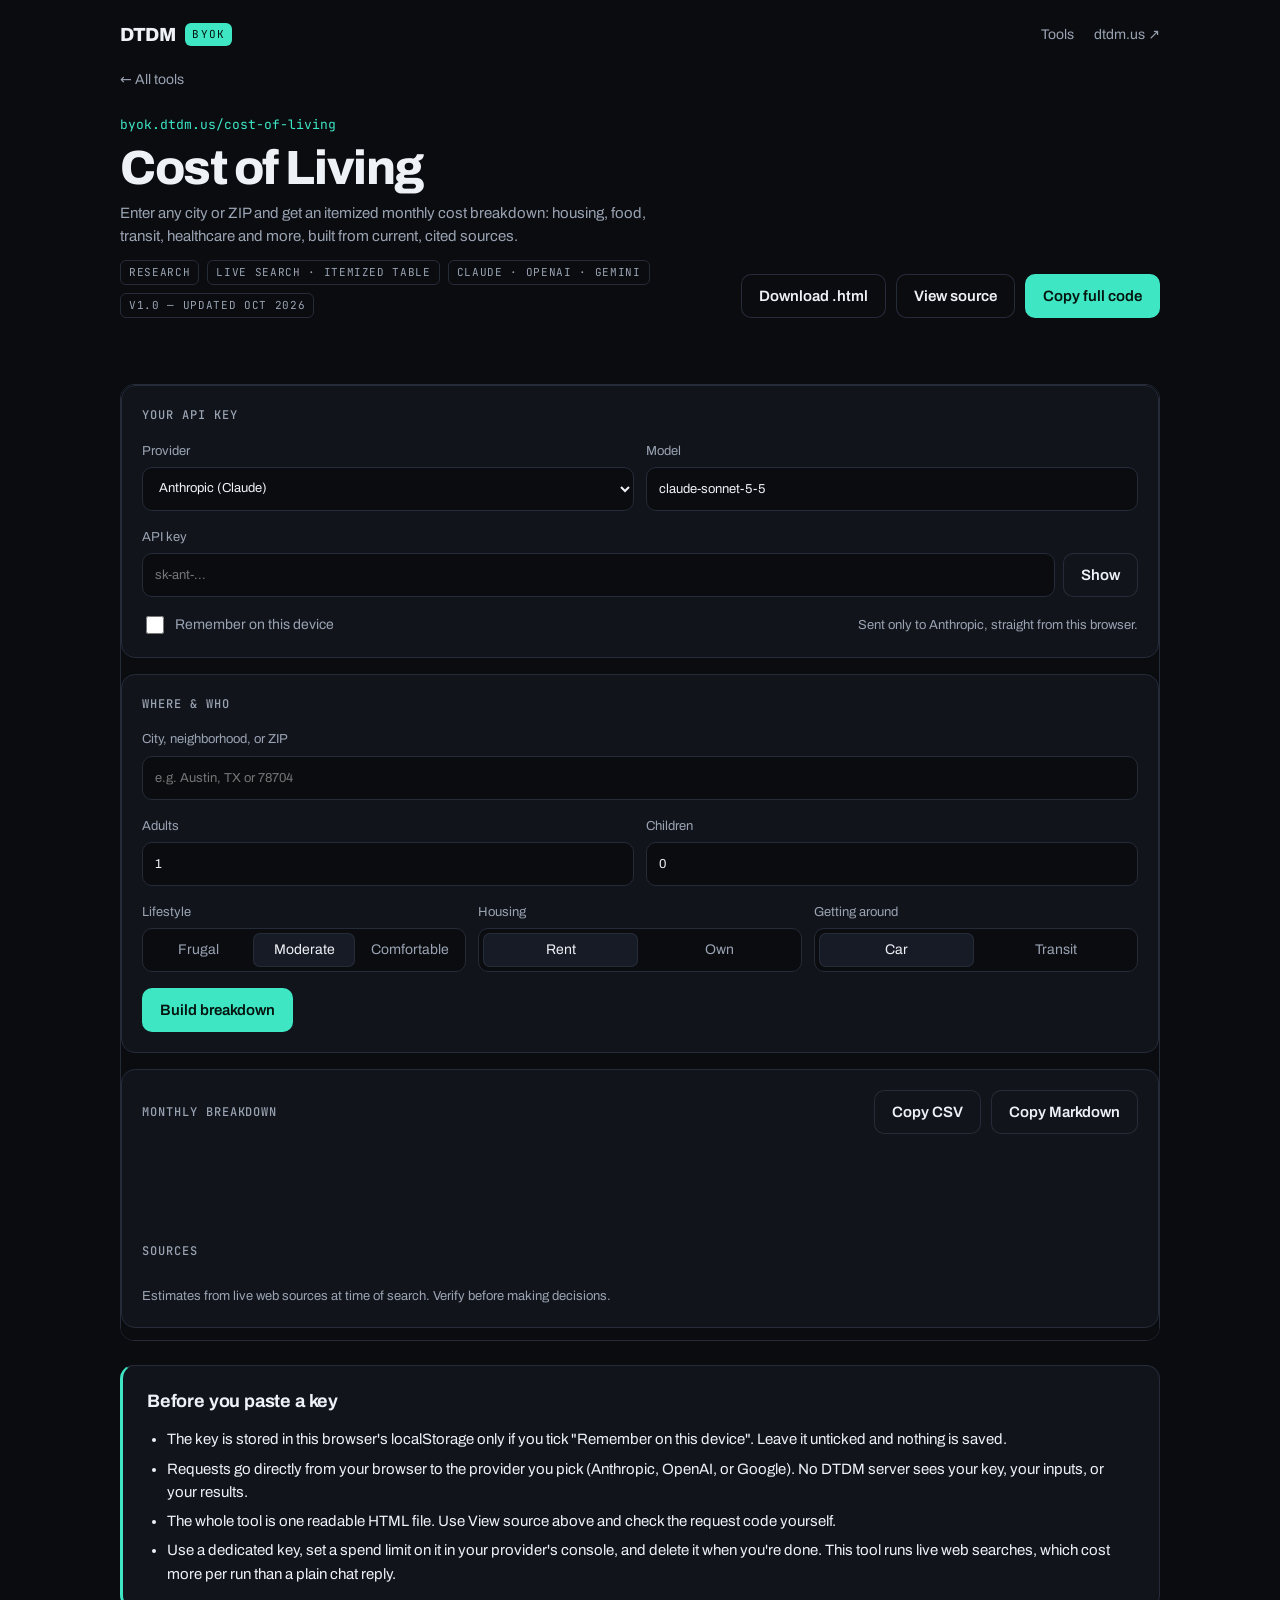
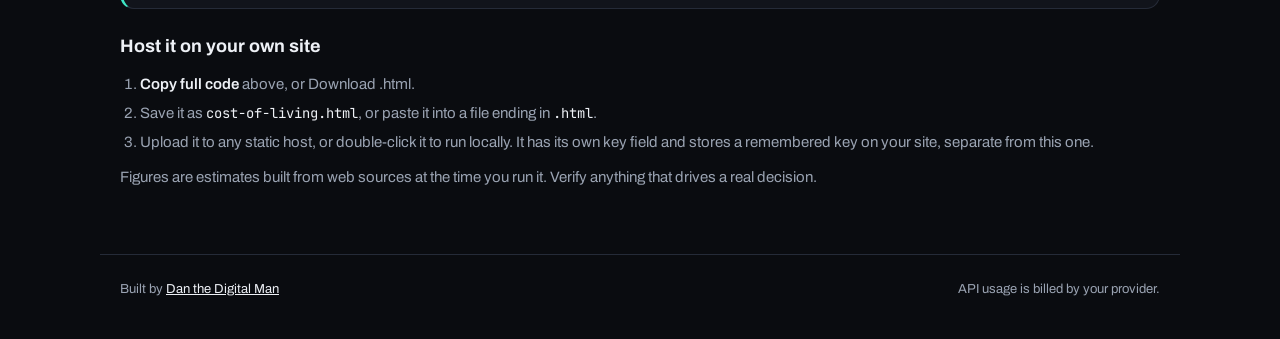
==== public/cost-of-living/index.html @ 5bd06b3e "Add files via upload" ====
<!doctype html>
<html lang="en">
<head>
<meta charset="utf-8">
<meta name="viewport" content="width=device-width, initial-scale=1">
<title>Cost of Living · BYOK by DTDM</title>
<meta name="description" content="Enter any city or ZIP and get an itemized monthly cost of living breakdown built from current, cited sources. Runs on your own API key.">
<meta name="theme-color" content="#0a0c10">
<meta property="og:title" content="Cost of Living · BYOK by DTDM">
<meta property="og:description" content="Itemized monthly budget for any place, built from current sources. Runs on your own API key.">
<meta property="og:url" content="https://byok.dtdm.us/cost-of-living">
<link rel="canonical" href="https://byok.dtdm.us/cost-of-living">
<link rel="icon" href="../assets/favicon.svg" type="image/svg+xml">
<link rel="preload" href="../assets/fonts/archivo-latin.woff2" as="font" type="font/woff2" crossorigin>
<link rel="stylesheet" href="../assets/fonts.css">
<link rel="stylesheet" href="../assets/site.css">
</head>
<body>

<header class="shell site-header">
  <a class="brand" href="../" aria-label="BYOK Tools home"><b>DTDM</b><span class="pill">BYOK</span></a>
  <nav class="nav" aria-label="Main">
    <a href="../#tools">Tools</a>
    <a href="https://dtdm.us" target="_blank" rel="noopener">dtdm.us ↗</a>
  </nav>
</header>

<main class="shell" style="gap:24px;padding-bottom:8px">
  <a class="back" href="../">← All tools</a>

  <section class="tool-head">
    <div class="body">
      <div class="slug">byok.dtdm.us/cost-of-living</div>
      <h1>Cost of Living</h1>
      <p>Enter any city or ZIP and get an itemized monthly cost breakdown: housing, food, transit, healthcare and more, built from current, cited sources.</p>
      <div class="chips">
        <span>Research</span>
        <span>Live search · Itemized table</span>
        <span>Claude · OpenAI · Gemini</span>
        <span>v1.0 — updated Oct 2026</span>
      </div>
    </div>
    <div class="btn-row">
      <a class="btn" href="../tools/cost-of-living.html" download="cost-of-living.html">Download .html</a>
      <button type="button" class="btn" data-source="../tools/cost-of-living.html" aria-expanded="false" aria-controls="codebox">View source</button>
      <button type="button" class="btn btn-primary" data-copy="../tools/cost-of-living.html">Copy full code</button>
    </div>
  </section>
  <div class="copy-state" data-copy-state role="status" aria-live="polite"></div>

  <div class="codebox" id="codebox" hidden>
    <pre tabindex="0" aria-label="Full source code of the tool">Loading…</pre>
  </div>

  <div class="runner">
    <iframe data-tool title="Cost of Living" src="../tools/cost-of-living.html" loading="lazy"></iframe>
  </div>

  <section class="trust" aria-labelledby="trust-h">
    <h2 id="trust-h">Before you paste a key</h2>
    <ul>
      <li>The key is stored in this browser's localStorage only if you tick "Remember on this device". Leave it unticked and nothing is saved.</li>
      <li>Requests go directly from your browser to the provider you pick (Anthropic, OpenAI, or Google). No DTDM server sees your key, your inputs, or your results.</li>
      <li>The whole tool is one readable HTML file. Use View source above and check the request code yourself.</li>
      <li>Use a dedicated key, set a spend limit on it in your provider's console, and delete it when you're done. This tool runs live web searches, which cost more per run than a plain chat reply.</li>
    </ul>
  </section>

  <section class="how" aria-labelledby="how-h">
    <h2 id="how-h">Host it on your own site</h2>
    <ol>
      <li><strong>Copy full code</strong> above, or Download .html.</li>
      <li>Save it as <code>cost-of-living.html</code>, or paste it into a file ending in <code>.html</code>.</li>
      <li>Upload it to any static host, or double-click it to run locally. It has its own key field and stores a remembered key on your site, separate from this one.</li>
    </ol>
    <p class="muted">Figures are estimates built from web sources at the time you run it. Verify anything that drives a real decision.</p>
  </section>
</main>

<footer class="shell site-footer">
  <span>Built by <a href="https://dtdm.us" target="_blank" rel="noopener">Dan the Digital Man</a></span>
  <span>API usage is billed by your provider.</span>
</footer>

<script src="../assets/site.js"></script>
</body>
</html>
---- public/assets/fonts.css ----
/* Self-hosted fonts (Archivo + JetBrains Mono). Variable fonts: one file per script covers every weight. */
@font-face{font-family:'Archivo';font-style:normal;font-weight:400 800;font-display:swap;src:url("fonts/archivo-vietnamese.woff2") format('woff2');unicode-range:U+0102-0103,U+0110-0111,U+0128-0129,U+0168-0169,U+01A0-01A1,U+01AF-01B0,U+0300-0301,U+0303-0304,U+0308-0309,U+0323,U+0329,U+1EA0-1EF9,U+20AB}
@font-face{font-family:'Archivo';font-style:normal;font-weight:400 800;font-display:swap;src:url("fonts/archivo-latin-ext.woff2") format('woff2');unicode-range:U+0100-02BA,U+02BD-02C5,U+02C7-02CC,U+02CE-02D7,U+02DD-02FF,U+0304,U+0308,U+0329,U+1D00-1DBF,U+1E00-1E9F,U+1EF2-1EFF,U+2020,U+20A0-20AB,U+20AD-20C0,U+2113,U+2C60-2C7F,U+A720-A7FF}
@font-face{font-family:'Archivo';font-style:normal;font-weight:400 800;font-display:swap;src:url("fonts/archivo-latin.woff2") format('woff2');unicode-range:U+0000-00FF,U+0131,U+0152-0153,U+02BB-02BC,U+02C6,U+02DA,U+02DC,U+0304,U+0308,U+0329,U+2000-206F,U+20AC,U+2122,U+2191,U+2193,U+2212,U+2215,U+FEFF,U+FFFD}
@font-face{font-family:'JetBrains Mono';font-style:normal;font-weight:400 500;font-display:swap;src:url("fonts/jetbrains-mono-cyrillic-ext.woff2") format('woff2');unicode-range:U+0460-052F,U+1C80-1C8A,U+20B4,U+2DE0-2DFF,U+A640-A69F,U+FE2E-FE2F}
@font-face{font-family:'JetBrains Mono';font-style:normal;font-weight:400 500;font-display:swap;src:url("fonts/jetbrains-mono-cyrillic.woff2") format('woff2');unicode-range:U+0301,U+0400-045F,U+0490-0491,U+04B0-04B1,U+2116}
@font-face{font-family:'JetBrains Mono';font-style:normal;font-weight:400 500;font-display:swap;src:url("fonts/jetbrains-mono-greek.woff2") format('woff2');unicode-range:U+0370-0377,U+037A-037F,U+0384-038A,U+038C,U+038E-03A1,U+03A3-03FF}
@font-face{font-family:'JetBrains Mono';font-style:normal;font-weight:400 500;font-display:swap;src:url("fonts/jetbrains-mono-vietnamese.woff2") format('woff2');unicode-range:U+0102-0103,U+0110-0111,U+0128-0129,U+0168-0169,U+01A0-01A1,U+01AF-01B0,U+0300-0301,U+0303-0304,U+0308-0309,U+0323,U+0329,U+1EA0-1EF9,U+20AB}
@font-face{font-family:'JetBrains Mono';font-style:normal;font-weight:400 500;font-display:swap;src:url("fonts/jetbrains-mono-latin-ext.woff2") format('woff2');unicode-range:U+0100-02BA,U+02BD-02C5,U+02C7-02CC,U+02CE-02D7,U+02DD-02FF,U+0304,U+0308,U+0329,U+1D00-1DBF,U+1E00-1E9F,U+1EF2-1EFF,U+2020,U+20A0-20AB,U+20AD-20C0,U+2113,U+2C60-2C7F,U+A720-A7FF}
@font-face{font-family:'JetBrains Mono';font-style:normal;font-weight:400 500;font-display:swap;src:url("fonts/jetbrains-mono-latin.woff2") format('woff2');unicode-range:U+0000-00FF,U+0131,U+0152-0153,U+02BB-02BC,U+02C6,U+02DA,U+02DC,U+0304,U+0308,U+0329,U+2000-206F,U+20AC,U+2122,U+2191,U+2193,U+2212,U+2215,U+FEFF,U+FFFD}
---- public/assets/site.css ----
/* BYOK site styles. Palette and type live in :root; change them here and every page follows. */
:root {
  --bg: #0a0c10;
  --panel: #11141b;
  --panel2: #171b25;
  --line: #252b38;
  --line-hover: #3a4252;
  --ink: #eef1f6;
  --mute: #9aa3b2;
  --acc: #3ee6c4;
  --acc-hover: #6cf0d4;
  --accink: #04140f;
  --err: #ff8a8a;
  --ok: #3ee6c4;
  --sans: Archivo, system-ui, -apple-system, "Segoe UI", Roboto, Helvetica, Arial, sans-serif;
  --mono: "JetBrains Mono", ui-monospace, SFMono-Regular, Menlo, Consolas, monospace;
}

*, *::before, *::after { box-sizing: border-box; }
html { -webkit-text-size-adjust: 100%; }
body {
  margin: 0; min-height: 100vh; display: flex; flex-direction: column;
  background: var(--bg); color: var(--ink);
  font-family: var(--sans); font-size: 15px; line-height: 1.55;
  -webkit-font-smoothing: antialiased;
}
a { color: var(--acc); }
a:hover { color: #9af5e2; }
:focus-visible { outline: 2px solid var(--acc); outline-offset: 2px; border-radius: 6px; }
h1, h2, h3 { margin: 0; }
p { margin: 0; }
code { font-family: var(--mono); font-size: 0.92em; color: var(--ink); }

.shell { width: 100%; max-width: 1080px; margin: 0 auto; padding-left: 20px; padding-right: 20px; }
main.shell { flex: 1; display: grid; grid-template-columns: minmax(0, 1fr); gap: 56px; align-content: start; }

/* Header */
.site-header { display: flex; align-items: center; justify-content: space-between; gap: 16px; flex-wrap: wrap; padding-top: 20px; padding-bottom: 20px; }
.brand { display: flex; align-items: center; gap: 10px; color: var(--ink); text-decoration: none; }
.brand:hover { color: var(--ink); }
.brand b { font-weight: 800; font-size: 19px; letter-spacing: -0.02em; }
.brand .pill { font-family: var(--mono); font-size: 11px; letter-spacing: 0.1em; color: var(--accink); background: var(--acc); border-radius: 6px; padding: 3px 7px; }
.nav { display: flex; gap: 20px; font-size: 14px; white-space: nowrap; }
.nav a { color: var(--mute); text-decoration: none; }
.nav a:hover { color: var(--ink); }

/* Type helpers */
.mono { font-family: var(--mono); font-size: 12px; letter-spacing: 0.08em; text-transform: uppercase; }
.eyebrow { color: var(--acc); }
.lede { color: var(--mute); font-size: 18px; max-width: 58ch; text-wrap: pretty; }
.muted { color: var(--mute); }

/* Buttons */
.btn {
  display: inline-flex; align-items: center; justify-content: center; gap: 8px;
  min-height: 44px; padding: 10px 18px; border: 0; border-radius: 10px;
  font: 600 15px var(--sans); text-decoration: none; cursor: pointer;
  background: transparent; color: var(--ink); box-shadow: inset 0 0 0 1px var(--line);
}
.btn:hover { color: var(--ink); box-shadow: inset 0 0 0 1px var(--acc); }
.btn-primary { background: var(--acc); color: var(--accink); box-shadow: none; }
.btn-primary:hover { background: var(--acc-hover); color: var(--accink); box-shadow: none; }
.btn[disabled] { opacity: 0.55; cursor: not-allowed; }

/* Home */
.hero { display: grid; gap: 16px; max-width: 760px; padding-top: 28px; }
.hero h1 { font-size: clamp(40px, 7vw, 72px); line-height: 1; letter-spacing: -0.035em; font-weight: 800; text-wrap: balance; }
.facts { display: grid; grid-template-columns: repeat(auto-fit, minmax(min(100%, 240px), 1fr)); gap: 1px; background: var(--line); border: 1px solid var(--line); border-radius: 14px; overflow: hidden; }
.facts > div { background: var(--bg); padding: 20px; display: grid; gap: 6px; align-content: start; }
.facts .n { font-family: var(--mono); font-size: 12px; color: var(--acc); }
.facts strong { font-size: 16px; }
.facts span.t { color: var(--mute); font-size: 14px; text-wrap: pretty; }

.tools { display: grid; gap: 16px; }
.tools-head { display: flex; align-items: baseline; gap: 10px; }
.tools-head h2 { font-size: 22px; font-weight: 700; letter-spacing: -0.01em; }
.tools-head .count { font-family: var(--mono); font-size: 13px; color: var(--mute); }
.tool-card { background: var(--panel); border: 1px solid var(--line); border-radius: 14px; padding: 24px; display: flex; gap: 24px; flex-wrap: wrap; align-items: center; justify-content: space-between; }
.tool-card:hover { border-color: var(--line-hover); }
.tool-card .body { display: grid; gap: 8px; flex: 1 1 420px; min-width: 0; }
.tool-card .slug { font-family: var(--mono); font-size: 13px; color: var(--acc); }
.tool-card h3 { font-size: 24px; font-weight: 800; letter-spacing: -0.02em; }
.tool-card p { color: var(--mute); max-width: 62ch; text-wrap: pretty; }
.chips { display: flex; gap: 8px; flex-wrap: wrap; margin-top: 4px; font-family: var(--mono); font-size: 11px; letter-spacing: 0.06em; text-transform: uppercase; color: var(--mute); }
.chips span { border: 1px solid var(--line); border-radius: 6px; padding: 3px 8px; }
.btn-row { display: flex; gap: 10px; flex-wrap: wrap; }

/* Trust panel */
.trust { background: var(--panel); border: 1px solid var(--line); border-left: 3px solid var(--acc); border-radius: 14px; padding: 22px 24px; display: grid; gap: 12px; }
.trust h2, .trust h3 { font-size: 18px; font-weight: 700; letter-spacing: -0.01em; }
.trust ul { margin: 0; padding-left: 20px; display: grid; gap: 6px; }
.trust p { color: var(--mute); font-size: 14px; }

/* Tool page */
.back { color: var(--mute); text-decoration: none; font-size: 14px; justify-self: start; }
.back:hover { color: var(--ink); }
.tool-head { display: flex; gap: 24px; flex-wrap: wrap; align-items: flex-end; justify-content: space-between; }
.tool-head .body { display: grid; gap: 8px; flex: 1 1 420px; min-width: 0; }
.tool-head .slug { font-family: var(--mono); font-size: 13px; color: var(--acc); }
.tool-head h1 { font-size: clamp(34px, 5vw, 48px); line-height: 1.05; letter-spacing: -0.03em; font-weight: 800; }
.tool-head p { color: var(--mute); max-width: 62ch; text-wrap: pretty; }
.copy-state { font-size: 13px; color: var(--mute); min-height: 1.4em; }
.copy-state.bad { color: var(--err); }
.runner { border: 1px solid var(--line); border-radius: 14px; overflow: hidden; background: var(--bg); }
.runner iframe { display: block; width: 100%; height: 1100px; border: 0; background: var(--bg); }
.codebox pre { font-variant-ligatures: none; margin: 0; max-height: 460px; overflow: auto; background: #07090c; border: 1px solid var(--line); border-radius: 14px; padding: 16px; font: 12.5px/1.55 var(--mono); color: #c9d1db; tab-size: 2; white-space: pre; }
.how { display: grid; gap: 12px; }
.how h2 { font-size: 18px; font-weight: 700; }
.how ol { margin: 0; padding-left: 20px; display: grid; gap: 6px; color: var(--mute); }
.how ol strong { color: var(--ink); font-weight: 600; }

/* Footer */
.site-footer { display: flex; gap: 16px; flex-wrap: wrap; justify-content: space-between; padding-top: 24px; padding-bottom: 40px; margin-top: 56px; border-top: 1px solid var(--line); color: var(--mute); font-size: 13px; }
.site-footer a { color: var(--ink); }

[hidden] { display: none !important; }
@media (max-width: 640px) {
  main.shell { gap: 40px; }
  .nav { gap: 14px; }
  .runner iframe { height: 1400px; }
}
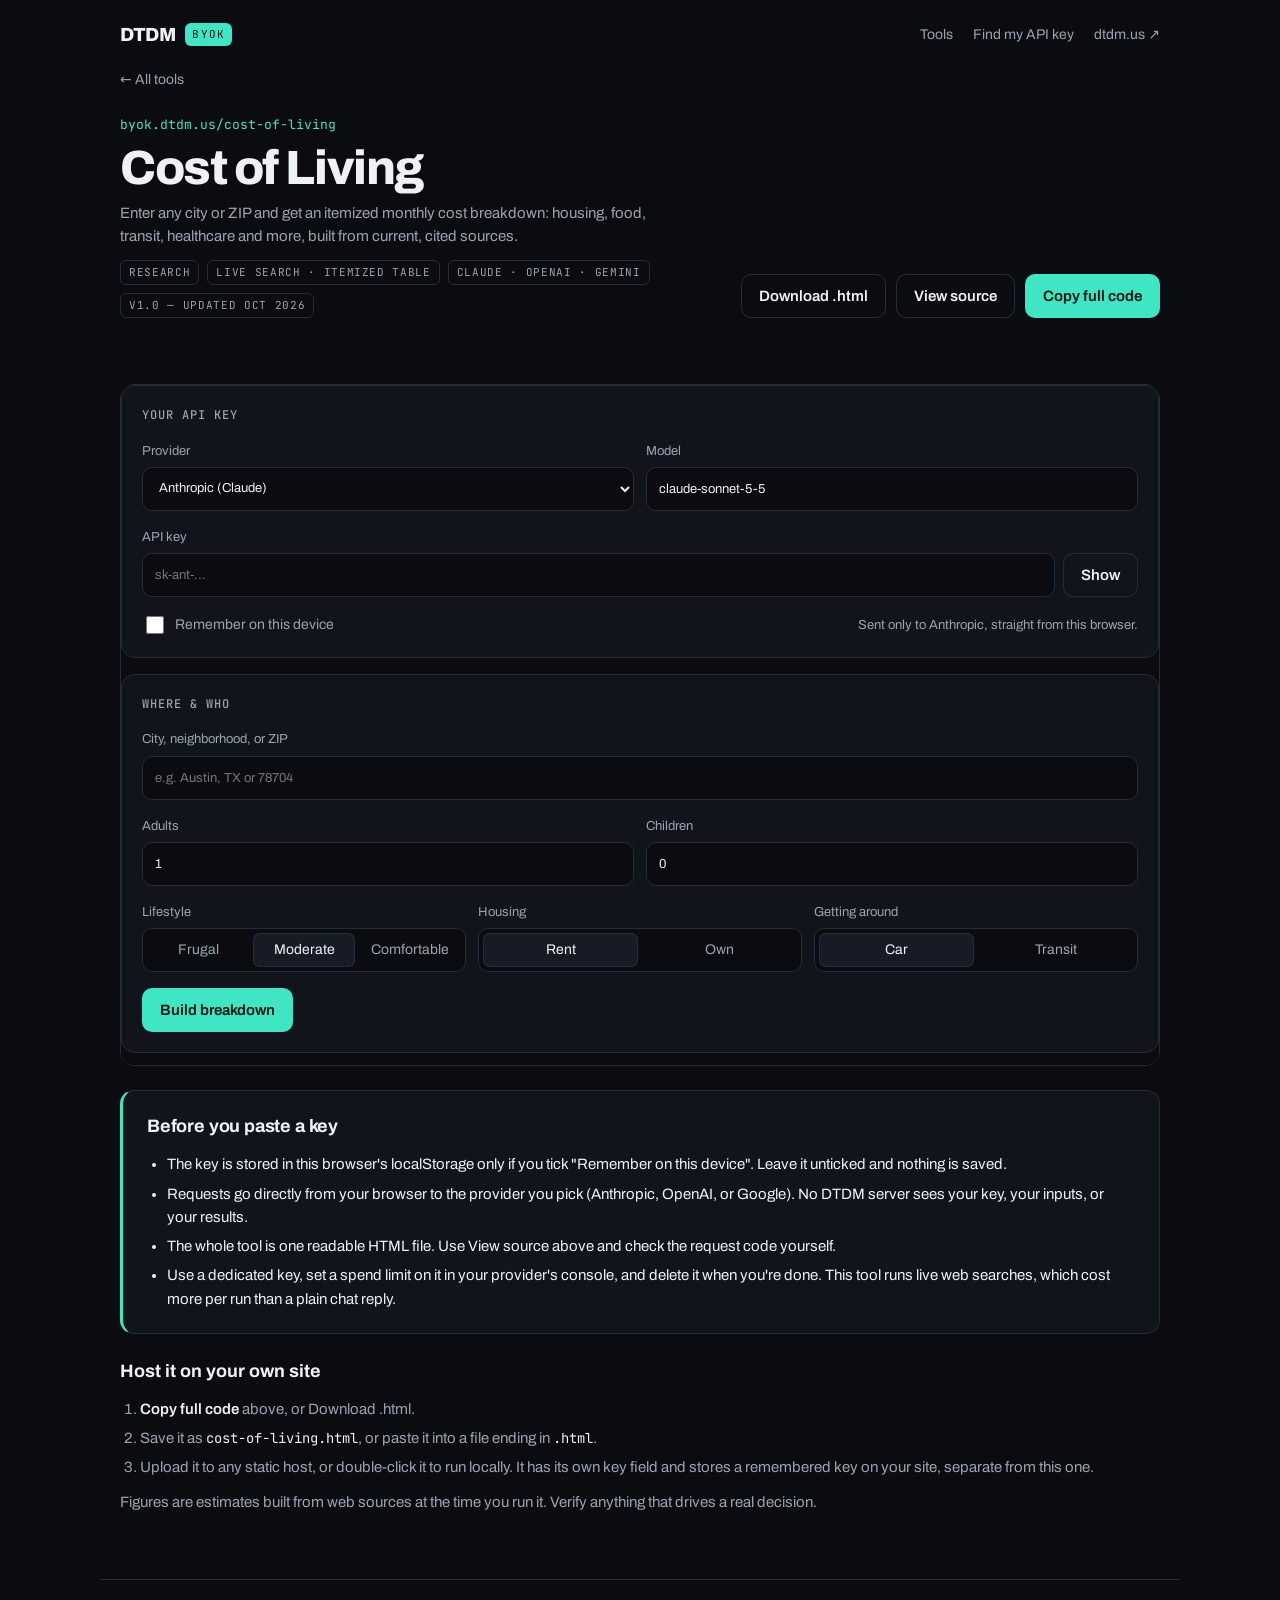
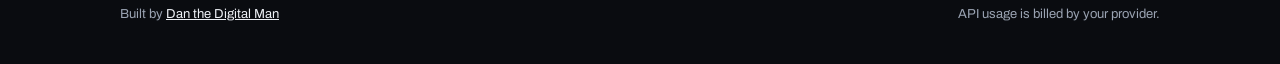
==== commit e3f512c5: "Add .rcal Builder, GENMARK Suggester, and Find My API Key page Co-Authored-By: Claude Sonnet 5.5 <no" ====
--- a/public/cost-of-living/index.html
+++ b/public/cost-of-living/index.html
@@ -21,6 +21,7 @@
   <a class="brand" href="../" aria-label="BYOK Tools home"><b>DTDM</b><span class="pill">BYOK</span></a>
   <nav class="nav" aria-label="Main">
     <a href="../#tools">Tools</a>
+    <a href="../find-my-api-key/">Find my API key</a>
     <a href="https://dtdm.us" target="_blank" rel="noopener">dtdm.us ↗</a>
   </nav>
 </header>
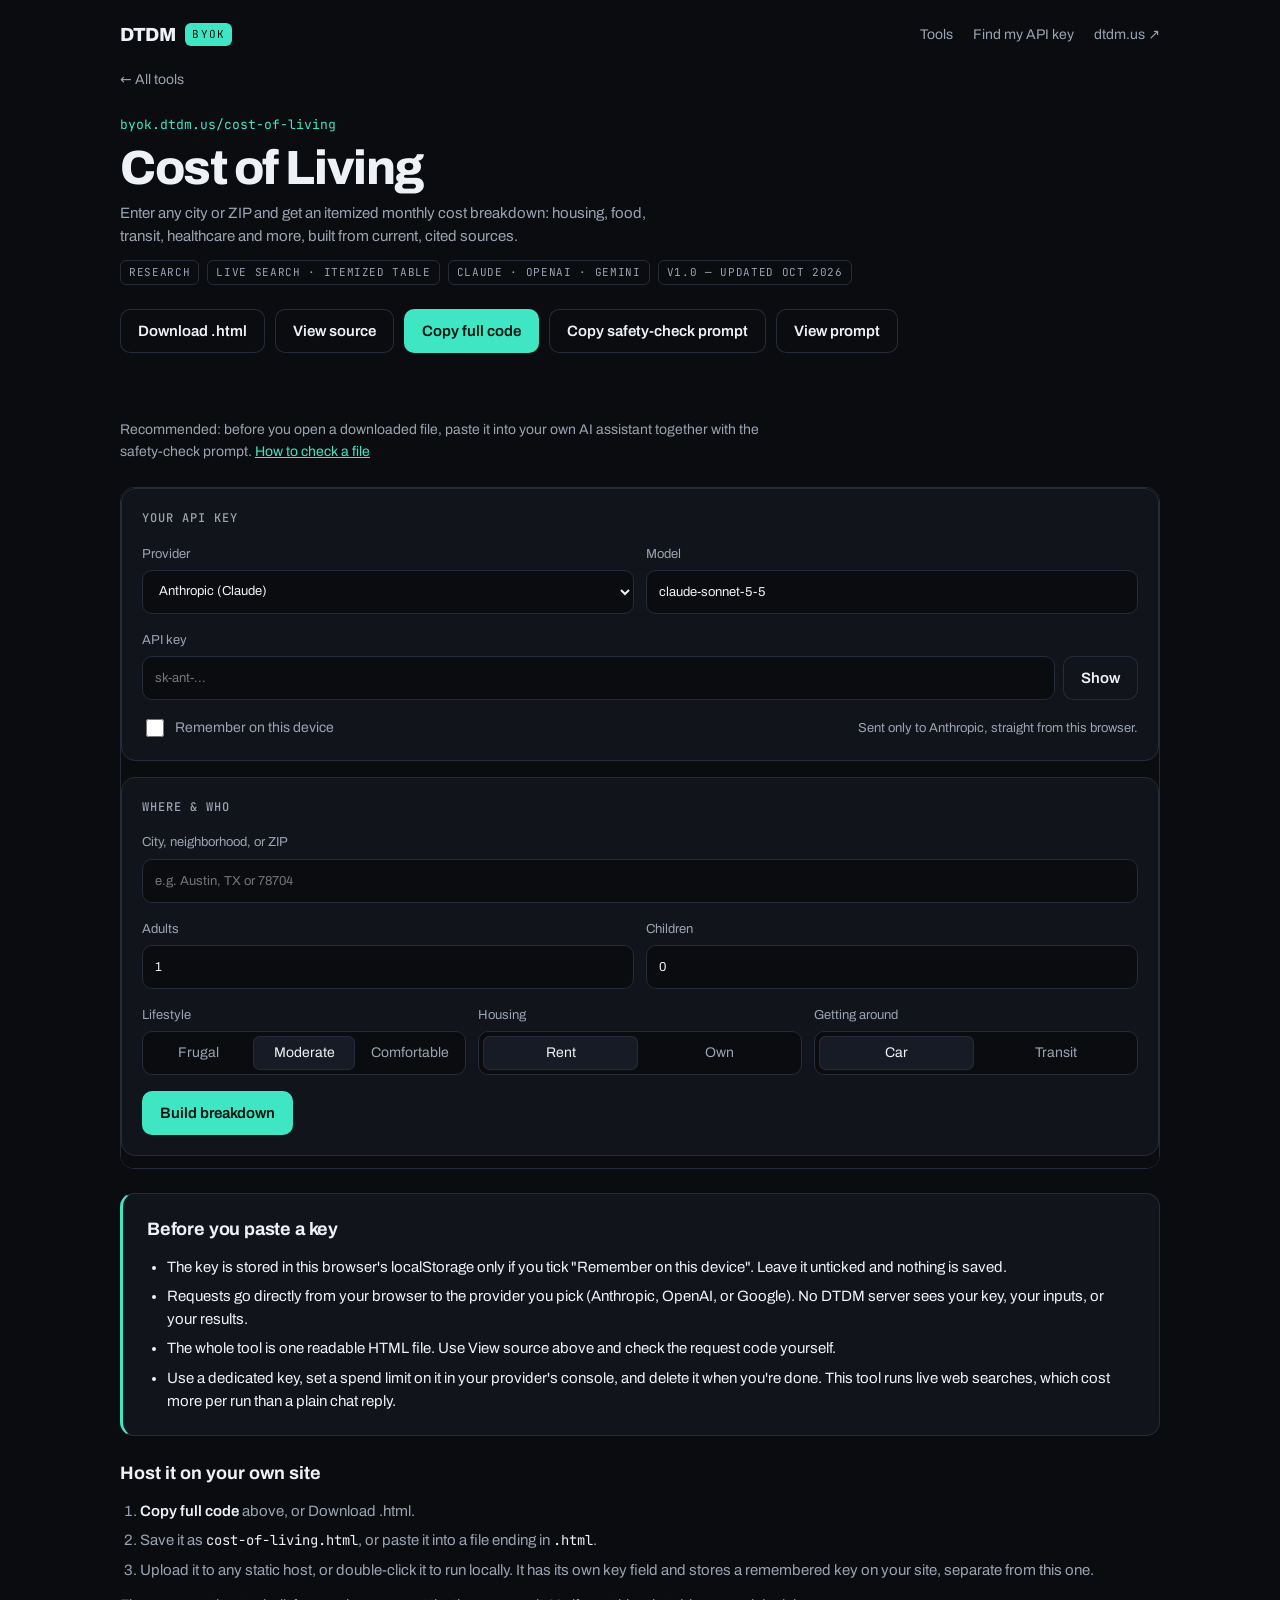
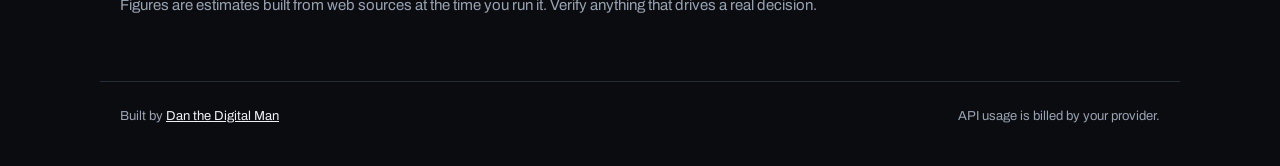
==== commit fb5746ba: "Add file safety-check recommendations and prompt buttons - Homepage: "Check a file before you run it" ====
--- a/public/cost-of-living/index.html
+++ b/public/cost-of-living/index.html
@@ -45,12 +45,19 @@
       <a class="btn" href="../tools/cost-of-living.html" download="cost-of-living.html">Download .html</a>
       <button type="button" class="btn" data-source="../tools/cost-of-living.html" aria-expanded="false" aria-controls="codebox">View source</button>
       <button type="button" class="btn btn-primary" data-copy="../tools/cost-of-living.html">Copy full code</button>
+      <button type="button" class="btn" data-copy="../assets/safety-check-prompt.txt">Copy safety-check prompt</button>
+      <button type="button" class="btn" data-source="../assets/safety-check-prompt.txt" data-noun="prompt" aria-expanded="false" aria-controls="promptbox">View prompt</button>
     </div>
   </section>
   <div class="copy-state" data-copy-state role="status" aria-live="polite"></div>
+  <p class="safety-note">Recommended: before you open a downloaded file, paste it into your own AI assistant together with the safety-check prompt. <a href="../#check-a-file">How to check a file</a></p>
 
   <div class="codebox" id="codebox" hidden>
     <pre tabindex="0" aria-label="Full source code of the tool">Loading…</pre>
+  </div>
+
+  <div class="codebox" id="promptbox" hidden>
+    <pre tabindex="0" aria-label="Recommended AI file safety-check prompt">Loading…</pre>
   </div>
 
   <div class="runner">
--- a/public/assets/site.css
+++ b/public/assets/site.css
@@ -88,8 +88,12 @@
 /* Trust panel */
 .trust { background: var(--panel); border: 1px solid var(--line); border-left: 3px solid var(--acc); border-radius: 14px; padding: 22px 24px; display: grid; gap: 12px; }
 .trust h2, .trust h3 { font-size: 18px; font-weight: 700; letter-spacing: -0.01em; }
-.trust ul { margin: 0; padding-left: 20px; display: grid; gap: 6px; }
+.trust ul, .trust ol { margin: 0; padding-left: 20px; display: grid; gap: 6px; }
 .trust p { color: var(--mute); font-size: 14px; }
+.trust li strong { font-weight: 600; }
+.trust .btn-row { margin-top: 4px; }
+.trust .codebox { margin-top: 4px; }
+.safety-note { color: var(--mute); font-size: 14px; max-width: 80ch; }
 
 /* Tool page */
 .back { color: var(--mute); text-decoration: none; font-size: 14px; justify-self: start; }
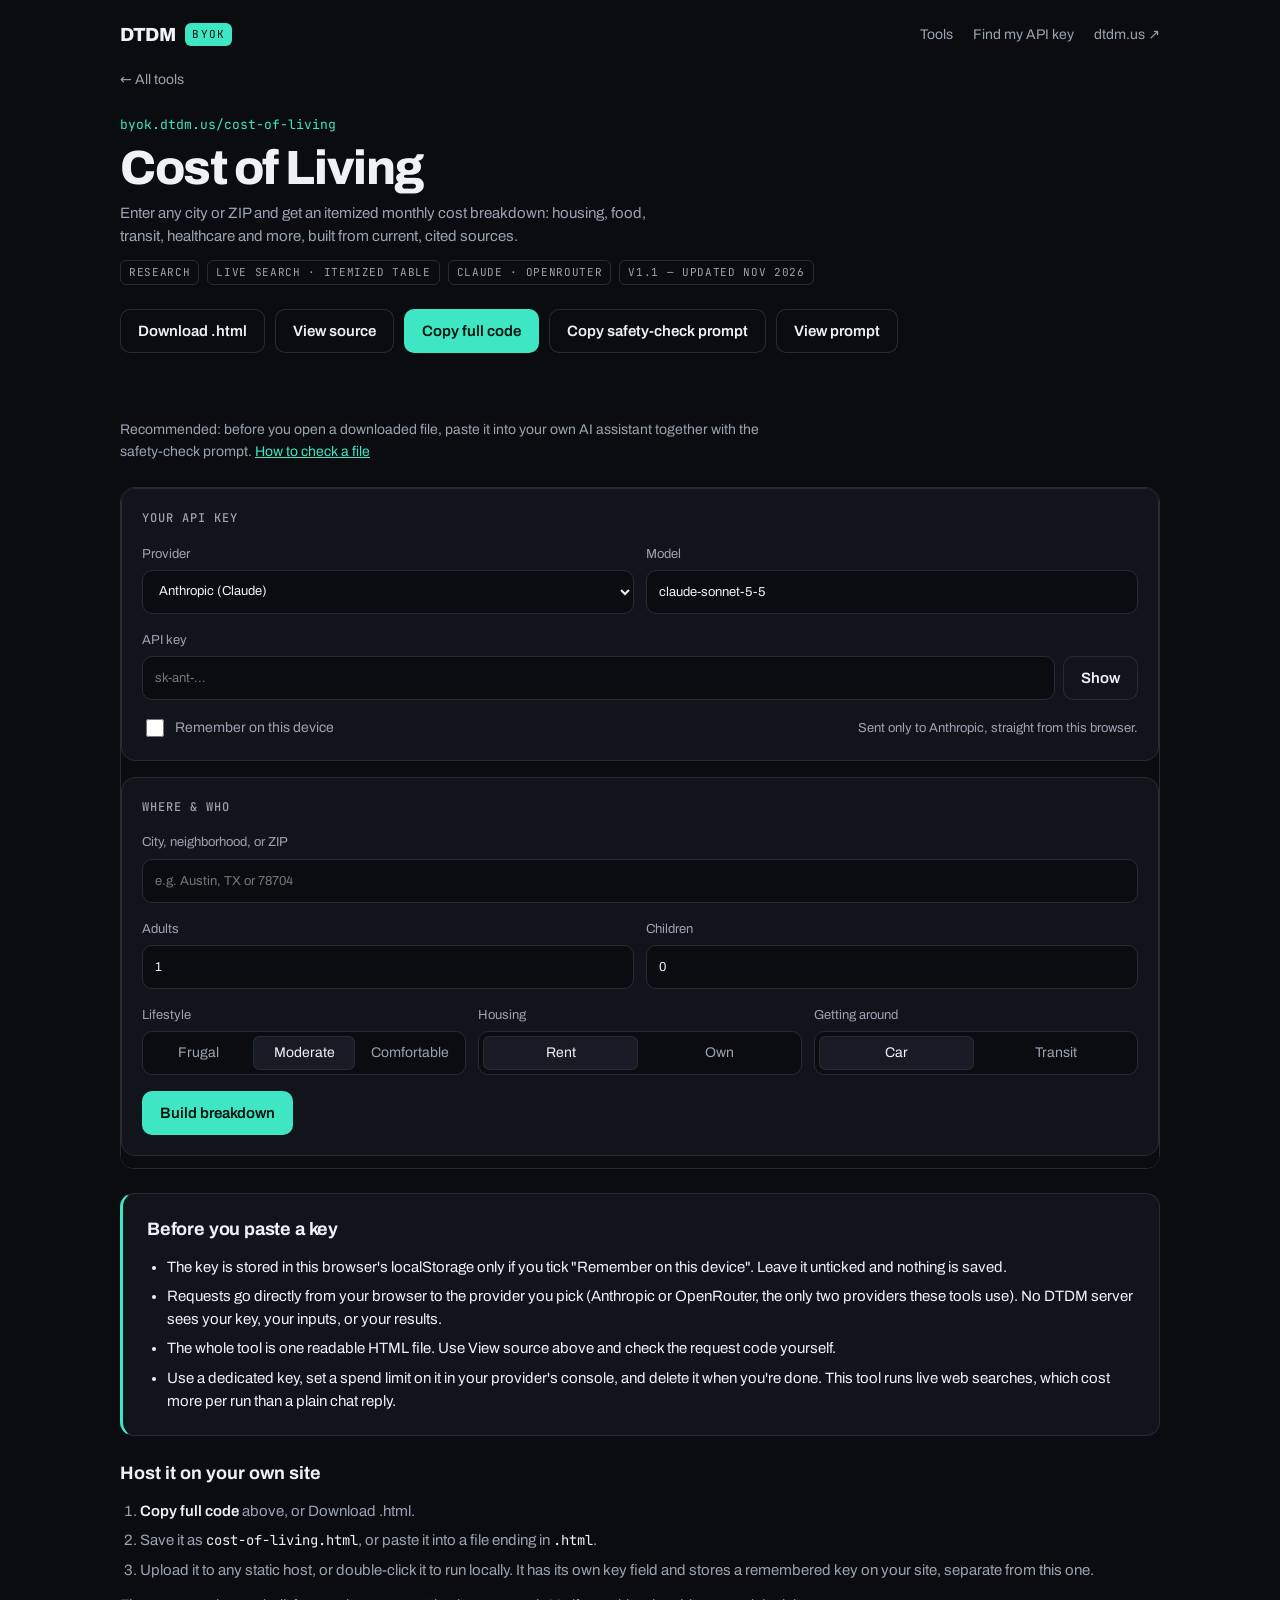
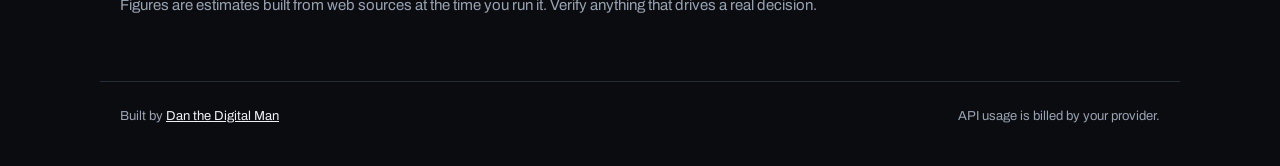
==== commit a10e3ced: "Limit providers to Anthropic and OpenRouter - Tools: replace OpenAI and Gemini adapters with an Open" ====
--- a/public/cost-of-living/index.html
+++ b/public/cost-of-living/index.html
@@ -37,8 +37,8 @@
       <div class="chips">
         <span>Research</span>
         <span>Live search · Itemized table</span>
-        <span>Claude · OpenAI · Gemini</span>
-        <span>v1.0 — updated Oct 2026</span>
+        <span>Claude · OpenRouter</span>
+        <span>v1.1 — updated Nov 2026</span>
       </div>
     </div>
     <div class="btn-row">
@@ -68,7 +68,7 @@
     <h2 id="trust-h">Before you paste a key</h2>
     <ul>
       <li>The key is stored in this browser's localStorage only if you tick "Remember on this device". Leave it unticked and nothing is saved.</li>
-      <li>Requests go directly from your browser to the provider you pick (Anthropic, OpenAI, or Google). No DTDM server sees your key, your inputs, or your results.</li>
+      <li>Requests go directly from your browser to the provider you pick (Anthropic or OpenRouter, the only two providers these tools use). No DTDM server sees your key, your inputs, or your results.</li>
       <li>The whole tool is one readable HTML file. Use View source above and check the request code yourself.</li>
       <li>Use a dedicated key, set a spend limit on it in your provider's console, and delete it when you're done. This tool runs live web searches, which cost more per run than a plain chat reply.</li>
     </ul>
